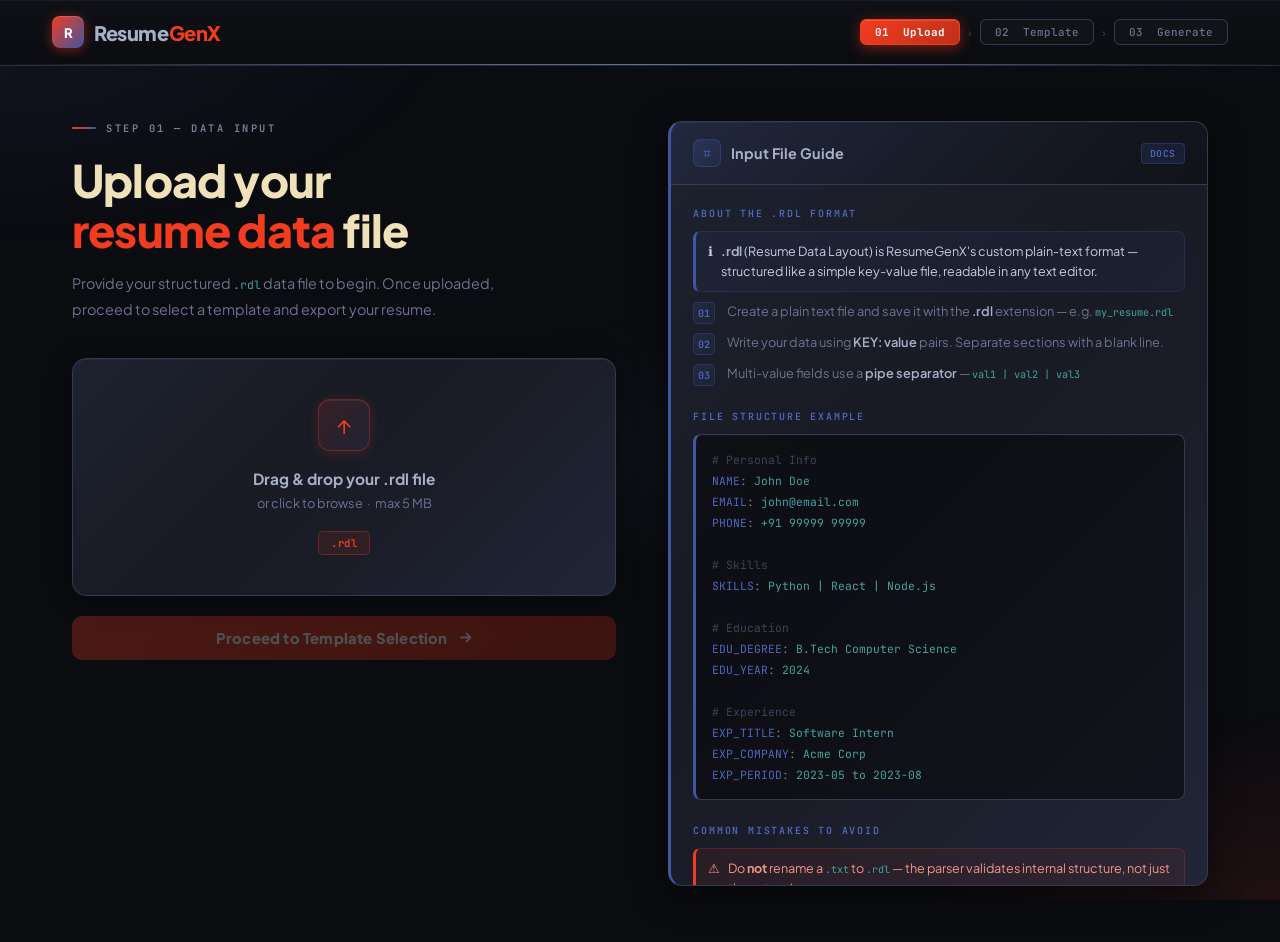
==== frontend/index.html @ 25c1b6fb "integrated gui" ====
<!DOCTYPE html>
<html lang="en">
<head>
<meta charset="UTF-8"/>
<meta name="viewport" content="width=device-width, initial-scale=1.0"/>
<title>ResumeGenX — Upload</title>
<link rel="stylesheet" href="style.css"/>
<style>
  /* ── PAGE 1 SPECIFIC STYLES ── */
  .hero {
    flex: 1; display: grid; grid-template-columns: 1.05fr 0.95fr;
    max-width: 1240px; margin: 0 auto;
    padding: 56px 52px; width: 100%; align-items: start; gap: 0;
  }
  .hero-left { padding-right: 52px; }

  .hero-desc {
    color: var(--muted2); line-height: 1.75;
    font-size: 0.9rem; margin-bottom: 36px; max-width: 430px;
  }

  /* Upload Zone */
  .upload-card {
    background: var(--card-sheen);
    border: 1px solid var(--border2);
    border-radius: 14px; padding: 40px 28px;
    text-align: center; cursor: pointer;
    transition: all .25s; position: relative; overflow: hidden;
    box-shadow: inset 0 1px 0 rgba(154,160,190,0.08), 0 4px 24px rgba(0,0,0,0.4);
  }
  .upload-card::before {
    content: ''; position: absolute; inset: 0;
    background: linear-gradient(135deg,rgba(154,160,190,0.04) 0%,transparent 40%,rgba(241,60,32,0.06) 100%);
    opacity: 0; transition: opacity .3s;
  }
  .upload-card::after {
    content: ''; position: absolute;
    top: 0; left: -100%; width: 60%; height: 100%;
    background: linear-gradient(90deg, transparent, rgba(200,210,240,0.04), transparent);
    transition: left .5s ease;
  }
  .upload-card:hover { border-color: var(--red); }
  .upload-card:hover::before { opacity: 1; }
  .upload-card:hover::after { left: 150%; }
  .upload-card.drag-over { border-color: var(--cobalt); background: var(--card-sheen2); }

  .upload-icon {
    width: 52px; height: 52px;
    background: linear-gradient(135deg,rgba(241,60,32,0.15),rgba(64,86,161,0.15));
    border: 1px solid rgba(241,60,32,0.3); border-radius: 12px;
    display: flex; align-items: center; justify-content: center;
    margin: 0 auto 18px; font-size: 1.4rem; color: var(--red);
    box-shadow: 0 2px 12px rgba(241,60,32,0.2), inset 0 1px 0 rgba(255,255,255,0.08);
  }
  .upload-card h3 { font-size: 0.96rem; font-weight: 700; color: var(--silver-hi); margin-bottom: 6px; }
  .upload-card .sub { font-size: 0.8rem; color: var(--muted2); margin-bottom: 18px; line-height: 1.5; }

  .file-types { display: flex; gap: 8px; justify-content: center; }
  .ft-badge {
    font-family: 'JetBrains Mono', monospace;
    font-size: 0.67rem; font-weight: 600;
    padding: 4px 12px; border-radius: 5px;
    background: rgba(241,60,32,0.1); color: var(--red);
    border: 1px solid rgba(241,60,32,0.3); letter-spacing: 0.5px;
  }
  #fileInput { display: none; }

  .file-selected {
    display: none; align-items: center; gap: 12px;
    background: rgba(64,86,161,0.1); border: 1px solid rgba(64,86,161,0.3);
    border-radius: 9px; padding: 11px 15px; margin-top: 14px; text-align: left;
  }
  .file-selected.show { display: flex; }
  .file-selected .fname {
    font-family: 'JetBrains Mono', monospace; font-size: 0.78rem; color: var(--cobalt-h);
    flex: 1; overflow: hidden; text-overflow: ellipsis; white-space: nowrap;
  }
  .remove-file { background: none; border: none; color: var(--muted2); cursor: pointer; font-size: 0.9rem; transition: color .2s; }
  .remove-file:hover { color: var(--red); }

  .progress-wrap { display: none; margin-top: 14px; background: var(--border); border-radius: 4px; height: 3px; overflow: hidden; }
  .progress-wrap.show { display: block; }
  .progress-bar { height: 100%; background: linear-gradient(90deg, var(--cobalt), var(--red)); border-radius: 4px; width: 0%; transition: width .35s; }

  .btn-primary { margin-top: 20px; width: 100%; }

  /* Guide Panel */
  .guide-panel {
    background: var(--card-sheen);
    border: 1px solid var(--border2);
    border-left: 3px solid var(--cobalt);
    border-radius: 14px; overflow: hidden;
    position: sticky; top: 82px;
    box-shadow: inset 0 1px 0 rgba(154,160,190,0.08), 0 8px 32px rgba(0,0,0,0.5);
  }
  .guide-header {
    padding: 17px 22px; border-bottom: 1px solid var(--border2);
    display: flex; align-items: center; gap: 10px;
    background: linear-gradient(135deg,rgba(64,86,161,0.12) 0%,rgba(15,17,22,0.8) 100%);
  }
  .guide-header-icon {
    width: 28px; height: 28px;
    background: linear-gradient(135deg,rgba(64,86,161,0.3),rgba(64,86,161,0.1));
    border: 1px solid rgba(64,86,161,0.4); border-radius: 7px;
    display: flex; align-items: center; justify-content: center;
    font-size: 0.85rem; color: var(--cobalt-h);
  }
  .guide-header h2 { font-size: 0.9rem; font-weight: 700; flex: 1; color: var(--silver-hi); }
  .guide-badge {
    font-family: 'JetBrains Mono', monospace; font-size: 0.6rem; font-weight: 600;
    background: rgba(64,86,161,0.18); color: var(--cobalt-h);
    padding: 3px 8px; border-radius: 4px; letter-spacing: 0.5px;
    border: 1px solid rgba(64,86,161,0.35);
  }
  .guide-body { padding: 22px; max-height: calc(100vh - 200px); overflow-y: auto; }
  .guide-section { margin-bottom: 24px; }
  .guide-section:last-child { margin-bottom: 0; }
  .guide-section h4 {
    font-family: 'JetBrains Mono', monospace; font-size: 0.62rem; color: var(--cobalt-h);
    text-transform: uppercase; letter-spacing: 1.8px; margin-bottom: 11px; font-weight: 600;
  }

  @media (max-width: 860px) {
    .hero { grid-template-columns: 1fr; padding: 32px 22px; }
    .hero-left { padding-right: 0; margin-bottom: 30px; }
    .guide-panel { position: static; }
  }
</style>
</head>
<body>

<div class="page-wrap">

  <!-- NAV -->
  <nav>
    <a class="logo" href="index.html">
      <div class="logo-icon">R</div>
      <div class="logo-text"><span class="lt">Resume</span><span class="acc">GenX</span></div>
    </a>
    <div class="nav-steps">
      <div class="step-pill active">01 &nbsp;Upload</div>
      <div class="step-sep">›</div>
      <div class="step-pill">02 &nbsp;Template</div>
      <div class="step-sep">›</div>
      <div class="step-pill">03 &nbsp;Generate</div>
    </div>
  </nav>

  <!-- HERO -->
  <div class="hero">

    <!-- LEFT: Upload area -->
    <div class="hero-left">
      <div class="page-eyebrow">Step 01 — Data Input</div>
      <h1>Upload your<br/><span class="hl">resume data</span> file</h1>
      <p class="hero-desc">
        Provide your structured <span class="mono">.rdl</span> data file to begin.
        Once uploaded, proceed to select a template and export your resume.
      </p>

      <!-- Upload section -->
      <div class="upload-card" id="uploadZone" onclick="document.getElementById('fileInput').click()">
        <div class="upload-icon">↑</div>
        <h3>Drag &amp; drop your .rdl file</h3>
        <p class="sub">or click to browse &nbsp;·&nbsp; max 5 MB</p>
        <div class="file-types"><span class="ft-badge">.rdl</span></div>
        <input type="file" id="fileInput" accept=".rdl" onchange="handleFile(event)"/>
      </div>

      <!-- File selected row -->
      <div class="file-selected" id="fileSelected">
        <span style="color:var(--cobalt-h)">⬡</span>
        <span class="fname" id="fileName">—</span>
        <button class="remove-file" onclick="removeFile(event)">✕</button>
      </div>

      <!-- Progress bar -->
      <div class="progress-wrap" id="uploadProgress">
        <div class="progress-bar" id="uploadBar"></div>
      </div>

      <!-- Submit -->
      <button class="btn-primary" id="submitBtn" disabled onclick="goToTemplates()">
        Proceed to Template Selection
        <svg width="15" height="15" viewBox="0 0 15 15" fill="none">
          <path d="M3 7.5h9M8.5 3.5l4 4-4 4" stroke="white" stroke-width="1.8" stroke-linecap="round" stroke-linejoin="round"/>
        </svg>
      </button>
    </div>

    <!-- RIGHT Panel -->
    <div class="guide-panel">
      <div class="guide-header">
        <div class="guide-header-icon">⌗</div>
        <h2>Input File Guide</h2>
        <span class="guide-badge">DOCS</span>
      </div>
      <div class="guide-body">

        <div class="guide-section">
          <h4>About the .rdl format</h4>
          <div class="info-box">
            <span>ℹ</span>
            <span><strong style="color:var(--silver-hi)">.rdl</strong> (Resume Data Layout) is ResumeGenX's custom plain-text format — structured like a simple key-value file, readable in any text editor.</span>
          </div>
          <div class="guide-step"><div class="step-num">01</div><div class="step-text">Create a plain text file and save it with the <strong>.rdl</strong> extension — e.g. <span class="mono">my_resume.rdl</span></div></div>
          <div class="guide-step"><div class="step-num">02</div><div class="step-text">Write your data using <strong>KEY: value</strong> pairs. Separate sections with a blank line.</div></div>
          <div class="guide-step"><div class="step-num">03</div><div class="step-text">Multi-value fields use a <strong>pipe separator</strong> — <span class="mono">val1 | val2 | val3</span></div></div>
        </div>

        <div class="guide-section">
          <h4>File structure example</h4>
          <div class="code-sample">
<span class="c"># Personal Info</span><br/>
<span class="k">NAME</span>: <span class="v">John Doe</span><br/>
<span class="k">EMAIL</span>: <span class="v">john@email.com</span><br/>
<span class="k">PHONE</span>: <span class="v">+91 99999 99999</span><br/><br/>
<span class="c"># Skills</span><br/>
<span class="k">SKILLS</span>: <span class="v">Python | React | Node.js</span><br/><br/>
<span class="c"># Education</span><br/>
<span class="k">EDU_DEGREE</span>: <span class="v">B.Tech Computer Science</span><br/>
<span class="k">EDU_YEAR</span>: <span class="v">2024</span><br/><br/>
<span class="c"># Experience</span><br/>
<span class="k">EXP_TITLE</span>: <span class="v">Software Intern</span><br/>
<span class="k">EXP_COMPANY</span>: <span class="v">Acme Corp</span><br/>
<span class="k">EXP_PERIOD</span>: <span class="v">2023-05 to 2023-08</span>
          </div>
        </div>

        <div class="guide-section">
          <h4>Common mistakes to avoid</h4>
          <div class="warn-box"><span>⚠</span><span>Do <strong>not</strong> rename a <span class="mono">.txt</span> to <span class="mono">.rdl</span> — the parser validates internal structure, not just the extension.</span></div>
          <div class="warn-box"><span>⚠</span><span>Avoid <strong>&lt; &gt; &amp; \ " '</strong> inside values — these break LaTeX rendering on export.</span></div>
          <div class="guide-step"><div class="step-num">✓</div><div class="step-text">Keys must be <strong>UPPERCASE</strong> with underscores — e.g. <span class="mono">EXP_TITLE</span></div></div>
          <div class="guide-step"><div class="step-num">✓</div><div class="step-text">Date format: <strong>YYYY-MM</strong> — e.g. <span class="mono">2023-06</span></div></div>
          <div class="guide-step"><div class="step-num">✓</div><div class="step-text">Sections separated by <strong>exactly one blank line</strong>.</div></div>
          <div class="guide-step"><div class="step-num">✓</div><div class="step-text">Save as <strong>UTF-8</strong> encoding. Max size: <strong>5 MB</strong>.</div></div>
        </div>

      </div>
    </div>
  </div><!-- end hero -->

</div><!-- end page-wrap -->

<!-- Toast -->
<div class="toast" id="toast">
  <span id="toastIcon">✓</span>
  <span id="toastMsg">File ready</span>
</div>

<script>
  let selectedFile = null;

  // Drag & drop
  const zone = document.getElementById('uploadZone');
  zone.addEventListener('dragover', e => { e.preventDefault(); zone.classList.add('drag-over'); });
  zone.addEventListener('dragleave', () => zone.classList.remove('drag-over'));
  zone.addEventListener('drop', e => {
    e.preventDefault(); zone.classList.remove('drag-over');
    const f = e.dataTransfer.files[0]; if (f) processFile(f);
  });

  function handleFile(e) { const f = e.target.files[0]; if (f) processFile(f); }

  function processFile(f) {
    const ext = f.name.split('.').pop().toLowerCase();
    if (ext !== 'rdl') { showToast('✕', 'Only .rdl files are accepted'); return; }
    if (f.size > 5 * 1024 * 1024) { showToast('✕', 'File exceeds the 5 MB limit'); return; }

    selectedFile = f;
    document.getElementById('fileName').textContent = f.name;
    document.getElementById('fileSelected').classList.add('show');

    // Progress animation
    const wrap = document.getElementById('uploadProgress');
    const bar  = document.getElementById('uploadBar');
    wrap.classList.add('show'); bar.style.width = '0%';
    let p = 0;
    const t = setInterval(() => {
      p += Math.random() * 22;
      bar.style.width = Math.min(p, 100) + '%';
      if (p >= 100) {
        clearInterval(t);
        setTimeout(() => wrap.classList.remove('show'), 500);
        document.getElementById('submitBtn').disabled = false;
        showToast('✓', f.name + ' — ready to proceed');
      }
    }, 70);
  }

  function removeFile(e) {
    e.stopPropagation();
    selectedFile = null;
    document.getElementById('fileSelected').classList.remove('show');
    document.getElementById('submitBtn').disabled = true;
    document.getElementById('fileInput').value = '';
  }

  // Navigate to page 2 — pass filename via sessionStorage
  function goToTemplates() {
    if (!selectedFile) return;
    sessionStorage.setItem('uploadedFile', selectedFile.name);
    window.location.href = 'templates.html';
  }

  function showToast(icon, msg) {
    const t = document.getElementById('toast');
    document.getElementById('toastIcon').textContent = icon;
    document.getElementById('toastMsg').textContent = msg;
    t.classList.add('show');
    setTimeout(() => t.classList.remove('show'), 3000);
  }
</script>
</body>
</html>
---- frontend/style.css ----
@import url('https://fonts.googleapis.com/css2?family=Plus+Jakarta+Sans:wght@300;400;500;600;700;800&family=JetBrains+Mono:wght@400;500;600&display=swap');

/* ── PALETTE ── */
:root {
  --bg:          #0B0C10;
  --surface:     #0f1116;
  --card:        #16191f;
  --card2:       #1c1f28;
  --card-sheen:  linear-gradient(135deg,#1e2230 0%,#181b24 40%,#1a1d27 60%,#212537 100%);
  --card-sheen2: linear-gradient(145deg,#1f2336 0%,#161924 50%,#1e2234 100%);
  --border:      #2a2e3d;
  --border2:     #353a50;
  --metal-line:  linear-gradient(90deg,transparent,#4a5070,#6070a0,#4a5070,transparent);
  --red:         #F13C20;
  --red-h:       #ff4f32;
  --cobalt:      #4056A1;
  --cobalt-h:    #4e67bf;
  --teal:        #45A29E;
  --crimson:     #9A1750;
  --gold:        #D79922;
  --parchment:   #EFE2BA;
  --parch2:      #b8aa8a;
  --lavender:    #C5CBE3;
  --muted:       #3d4258;
  --muted2:      #6b7390;
  --silver-lo:   #4a4f62;
  --silver-mid:  #7a8299;
  --silver-hi:   #a8b0c8;
}

/* ── RESET ── */
*, *::before, *::after { box-sizing: border-box; margin: 0; padding: 0; }
html { scroll-behavior: smooth; }

body {
  font-family: 'Plus Jakarta Sans', sans-serif;
  background: var(--bg);
  color: var(--parchment);
  min-height: 100vh;
  overflow-x: hidden;
}

/* background  */
body::before {
  content: '';
  position: fixed; inset: 0;
  background: repeating-linear-gradient(
    0deg, transparent, transparent 2px,
    rgba(64,86,161,0.015) 2px, rgba(64,86,161,0.015) 3px
  );
  pointer-events: none; z-index: 0;
}
body::after {
  content: '';
  position: fixed; inset: 0;
  background:
    radial-gradient(ellipse 60% 45% at 0%   0%,   rgba(64,86,161,0.12) 0%, transparent 60%),
    radial-gradient(ellipse 50% 38% at 100% 100%, rgba(241,60,32,0.09) 0%, transparent 55%),
    radial-gradient(ellipse 35% 30% at 50%  50%,  rgba(69,162,158,0.04) 0%, transparent 50%);
  pointer-events: none; z-index: 0;
}

/* Page wrapper */
.page-wrap {
  position: relative; z-index: 1;
  display: flex; flex-direction: column;
  min-height: 100vh;
  animation: fadeIn .35s ease;
}
@keyframes fadeIn { from { opacity:0; transform:translateY(8px); } to { opacity:1; transform:translateY(0); } }

/* ── NAV ── */
nav {
  display: flex; align-items: center; justify-content: space-between;
  padding: 16px 52px;
  border-bottom: 1px solid transparent;
  border-image: var(--metal-line) 1;
  background: linear-gradient(180deg,rgba(15,17,22,0.97) 0%,rgba(11,12,16,0.97) 100%);
  backdrop-filter: blur(22px);
  position: sticky; top: 0; z-index: 100;
  box-shadow: 0 1px 0 rgba(106,112,144,0.3), inset 0 1px 0 rgba(154,160,190,0.06);
}

.logo { display: flex; align-items: center; gap: 10px; text-decoration: none; }
.logo-icon {
  width: 32px; height: 32px;
  background: linear-gradient(135deg, var(--red), var(--cobalt));
  border-radius: 8px;
  display: flex; align-items: center; justify-content: center;
  font-size: 0.82rem; font-weight: 800; color: #fff;
  box-shadow: 0 2px 12px rgba(241,60,32,0.45), inset 0 1px 0 rgba(255,255,255,0.15);
}
.logo-text { font-size: 1.25rem; font-weight: 800; letter-spacing: -0.4px; }
.logo-text .lt { color: var(--silver-hi); }
.logo-text .acc { color: var(--red); }

.nav-steps { display: flex; gap: 6px; align-items: center; }
.step-pill {
  font-family: 'JetBrains Mono', monospace;
  font-size: 0.68rem; font-weight: 500;
  padding: 5px 14px; border-radius: 6px;
  border: 1px solid var(--border2); color: var(--muted2);
  transition: all .3s; background: rgba(255,255,255,0.02);
  text-decoration: none; cursor: default;
}
.step-pill.active {
  background: linear-gradient(135deg, var(--red) 0%, #c03018 100%);
  border-color: var(--red); color: #fff; font-weight: 700;
  box-shadow: 0 3px 14px rgba(241,60,32,0.45), inset 0 1px 0 rgba(255,255,255,0.15);
}
.step-pill.done {
  border-color: rgba(64,86,161,0.5); color: var(--cobalt-h);
  background: rgba(64,86,161,0.08); cursor: pointer;
}
.step-pill.done:hover { background: rgba(64,86,161,0.15); }
.step-sep { color: var(--muted); font-size: 0.75rem; margin: 0 2px; }

/* ── PAGE EYEBROW ── */
.page-eyebrow {
  font-family: 'JetBrains Mono', monospace;
  font-size: 0.65rem; font-weight: 600;
  color: var(--silver-mid); text-transform: uppercase;
  letter-spacing: 2.5px; margin-bottom: 20px;
  display: flex; align-items: center; gap: 10px;
}
.page-eyebrow::before {
  content: '';
  width: 24px; height: 2px;
  background: linear-gradient(90deg, var(--red), var(--cobalt));
  display: inline-block; border-radius: 2px;
}

/* ── HEADINGS ── */
h1 { font-size: clamp(2rem,3.5vw,2.85rem); font-weight: 800; line-height: 1.12; letter-spacing: -0.8px; margin-bottom: 16px; }
h1 .hl { color: var(--red); }

/* ── BUTTONS ── */
.btn-primary {
  display: inline-flex; align-items: center; justify-content: center; gap: 10px;
  background: linear-gradient(135deg, var(--red) 0%, #c02a10 50%, var(--red) 100%);
  background-size: 200% auto;
  color: #fff; border: none; border-radius: 10px;
  padding: 13px 28px;
  font-family: 'Plus Jakarta Sans', sans-serif;
  font-size: 0.92rem; font-weight: 800;
  cursor: pointer; transition: all .3s;
  box-shadow: 0 4px 20px rgba(241,60,32,0.4), inset 0 1px 0 rgba(255,255,255,0.18);
  letter-spacing: 0.2px;
}
.btn-primary:hover:not(:disabled) {
  background-position: right center;
  transform: translateY(-1px);
  box-shadow: 0 8px 28px rgba(241,60,32,0.5), inset 0 1px 0 rgba(255,255,255,0.2);
}
.btn-primary:disabled { opacity: 0.28; cursor: not-allowed; box-shadow: none; }
.btn-primary svg { transition: transform .2s; }
.btn-primary:hover:not(:disabled) svg { transform: translateX(4px); }

.btn-sec {
  padding: 10px 22px; border-radius: 9px;
  border: 1px solid var(--border2); background: rgba(255,255,255,0.03);
  color: var(--silver-mid);
  font-family: 'Plus Jakarta Sans', sans-serif;
  font-size: 0.87rem; font-weight: 600; cursor: pointer; transition: all .2s;
}
.btn-sec:hover { border-color: var(--cobalt); color: var(--cobalt-h); }

/* ── INFO BOXES ── */
.info-box {
  background: rgba(64,86,161,0.08);
  border: 1px solid rgba(64,86,161,0.25);
  border-left: 3px solid var(--cobalt);
  border-radius: 7px; padding: 10px 12px;
  font-size: 0.79rem; color: var(--lavender); line-height: 1.55;
  margin-bottom: 10px; display: flex; gap: 8px; align-items: flex-start;
}
.warn-box {
  background: rgba(241,60,32,0.07);
  border: 1px solid rgba(241,60,32,0.22);
  border-left: 3px solid var(--red);
  border-radius: 7px; padding: 10px 12px;
  font-size: 0.79rem; color: #f09585; line-height: 1.55;
  margin-bottom: 8px; display: flex; gap: 8px; align-items: flex-start;
}

/* ── CODE BLOCK ── */
.code-sample {
  background: rgba(0,0,0,0.45);
  border: 1px solid var(--border2);
  border-left: 3px solid var(--cobalt);
  border-radius: 8px; padding: 14px 16px;
  font-family: 'JetBrains Mono', monospace;
  font-size: 0.71rem; color: var(--silver-mid); line-height: 1.85; overflow-x: auto;
  box-shadow: inset 0 1px 0 rgba(154,160,190,0.04);
}
.k { color: var(--cobalt-h); }
.v { color: var(--teal); }
.c { color: var(--muted); }
.mono { font-family: 'JetBrains Mono', monospace; font-size: 0.8em; color: var(--teal); }

/* ── GUIDE STEP ROW ── */
.guide-step { display: flex; gap: 12px; align-items: flex-start; margin-bottom: 9px; }
.step-num {
  width: 22px; height: 22px; min-width: 22px;
  background: linear-gradient(135deg,rgba(64,86,161,0.2),rgba(64,86,161,0.08));
  border: 1px solid rgba(64,86,161,0.35); border-radius: 5px;
  font-family: 'JetBrains Mono', monospace;
  font-size: 0.63rem; font-weight: 600; color: var(--cobalt-h);
  display: flex; align-items: center; justify-content: center;
}
.step-text { font-size: 0.8rem; color: var(--muted2); line-height: 1.55; }
.step-text strong { color: var(--silver-hi); font-weight: 600; }

/* ── TOAST ── */
.toast {
  position: fixed; bottom: 26px; right: 26px;
  background: var(--card-sheen2); border: 1px solid var(--border2);
  border-left: 3px solid var(--cobalt);
  border-radius: 10px; padding: 11px 17px;
  display: flex; align-items: center; gap: 10px;
  font-size: 0.82rem; color: var(--silver-hi);
  transform: translateY(70px); opacity: 0;
  transition: all .35s cubic-bezier(.34,1.56,.64,1);
  z-index: 2000;
  box-shadow: 0 8px 24px rgba(0,0,0,0.5), inset 0 1px 0 rgba(154,160,190,0.06);
}
.toast.show { transform: translateY(0); opacity: 1; }

/* ── MODAL ── */
.modal-overlay {
  display: none; position: fixed; inset: 0;
  background: rgba(0,0,0,0.82); backdrop-filter: blur(10px);
  z-index: 1000; align-items: center; justify-content: center;
}
.modal-overlay.show { display: flex; }
.modal {
  background: var(--card-sheen2);
  border: 1px solid var(--border2);
  border-radius: 18px; padding: 40px 34px;
  max-width: 420px; width: 90%; text-align: center;
  animation: pop .25s cubic-bezier(.34,1.56,.64,1);
  border-top: 3px solid var(--red);
  box-shadow: 0 24px 60px rgba(0,0,0,0.7), inset 0 1px 0 rgba(154,160,190,0.08);
}
@keyframes pop { from { transform:scale(0.88);opacity:0; } to { transform:scale(1);opacity:1; } }
.modal-icon { font-size: 2.4rem; margin-bottom: 14px; color: var(--red); }
.modal h3 { font-size: 1.28rem; font-weight: 800; margin-bottom: 8px; color: var(--silver-hi); }
.modal p { color: var(--muted2); font-size: 0.84rem; line-height: 1.65; margin-bottom: 24px; }
.modal-btns { display: flex; gap: 10px; justify-content: center; }

/* ── SCROLLBAR ── */
::-webkit-scrollbar { width: 4px; }
::-webkit-scrollbar-track { background: var(--bg); }
::-webkit-scrollbar-thumb { background: linear-gradient(180deg, var(--cobalt), var(--red)); border-radius: 3px; }

/* ── RESPONSIVE ── */
@media (max-width: 860px) {
  nav { padding: 16px 22px; }
}
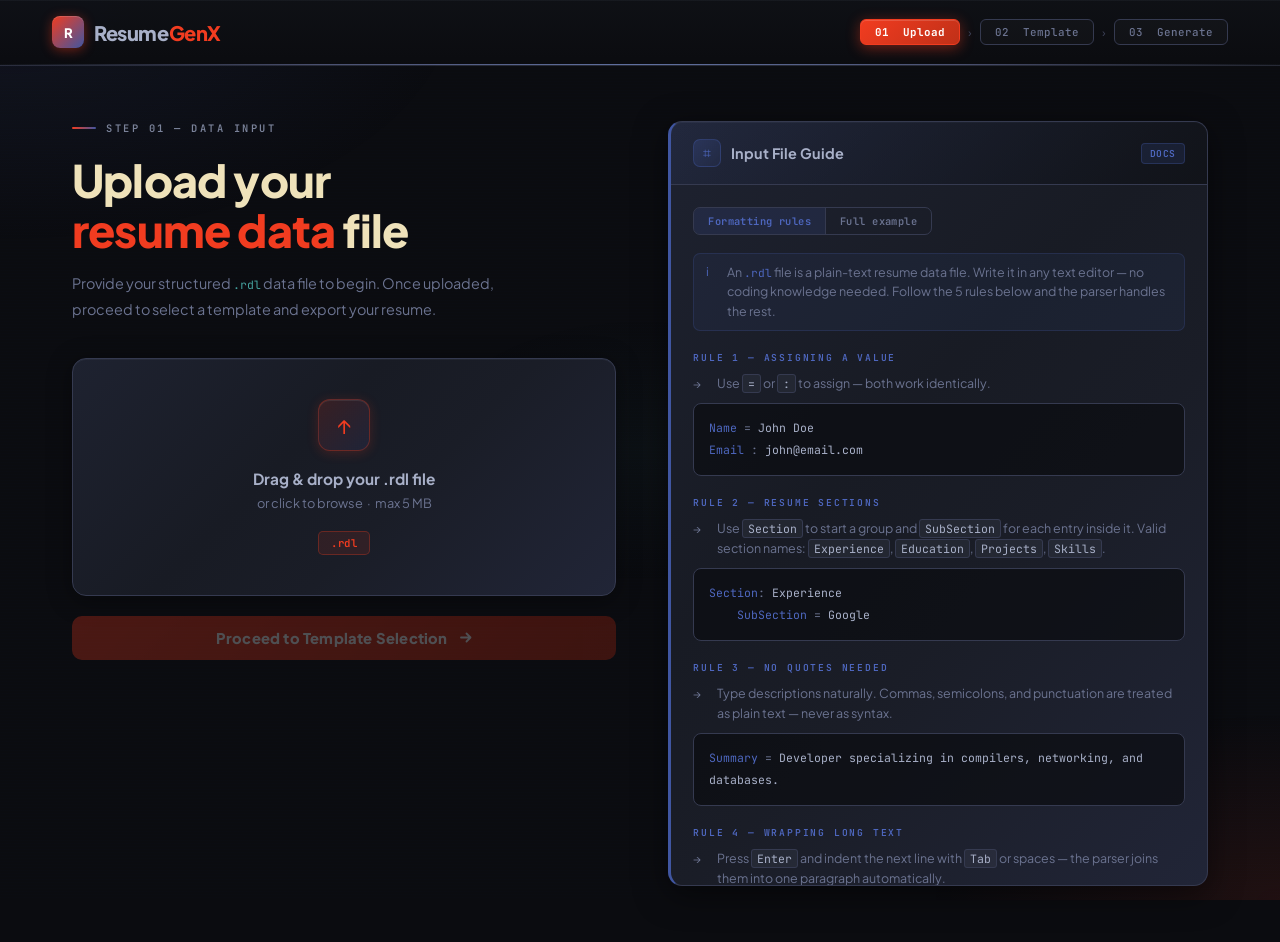
==== commit 760a9080: "updated guide-panel in landing page" ====
--- a/frontend/index.html
+++ b/frontend/index.html
@@ -84,6 +84,7 @@
 
   .btn-primary { margin-top: 20px; width: 100%; }
 
+
   /* Guide Panel */
   .guide-panel {
     background: var(--card-sheen);
@@ -113,12 +114,82 @@
     border: 1px solid rgba(64,86,161,0.35);
   }
   .guide-body { padding: 22px; max-height: calc(100vh - 200px); overflow-y: auto; }
-  .guide-section { margin-bottom: 24px; }
-  .guide-section:last-child { margin-bottom: 0; }
-  .guide-section h4 {
-    font-family: 'JetBrains Mono', monospace; font-size: 0.62rem; color: var(--cobalt-h);
-    text-transform: uppercase; letter-spacing: 1.8px; margin-bottom: 11px; font-weight: 600;
-  }
+
+  .guide-tabs {
+    display: flex; gap: 0;
+    border: 1px solid var(--border2);
+    border-radius: 7px; overflow: hidden;
+    margin-bottom: 18px; width: fit-content;
+  }
+  .guide-tab {
+    font-family: 'JetBrains Mono', monospace; font-size: 0.65rem; font-weight: 600;
+    letter-spacing: 0.04em; padding: 6px 14px;
+    cursor: pointer; border: none; background: transparent;
+    color: var(--muted2); transition: background .15s, color .15s;
+  }
+  .guide-tab.active { background: rgba(64,86,161,0.18); color: var(--cobalt-h); }
+  .guide-tab:not(:last-child) { border-right: 1px solid var(--border2); }
+  .guide-panel-content { display: none; }
+  .guide-panel-content.active { display: block; }
+
+  .gsection { margin-bottom: 20px; }
+  .gsection:last-child { margin-bottom: 0; }
+  .gsection-label {
+    font-family: 'JetBrains Mono', monospace; font-size: 0.6rem;
+    color: var(--cobalt-h); text-transform: uppercase;
+    letter-spacing: 1.8px; margin-bottom: 10px; font-weight: 600;
+  }
+  .grule { display: flex; gap: 10px; align-items: flex-start; margin-bottom: 9px; }
+  .grule-arrow { font-size: 0.7rem; color: var(--muted2); min-width: 14px; padding-top: 2px; }
+  .grule-text { font-size: 0.78rem; color: var(--muted2); line-height: 1.6; }
+  .grule-text code {
+    font-family: 'JetBrains Mono', monospace; font-size: 0.72rem;
+    color: var(--silver-hi); background: rgba(154,160,190,0.08);
+    padding: 1px 5px; border-radius: 3px; border: 1px solid var(--border2);
+  }
+
+  .gcode {
+    background: rgba(10,12,16,0.7); border: 1px solid var(--border2);
+    border-radius: 8px; padding: 13px 15px;
+    font-family: 'JetBrains Mono', monospace; font-size: 0.72rem;
+    line-height: 1.95; overflow-x: auto; margin-bottom: 0;
+  }
+  .gcode .gc { color: var(--muted2); }
+  .gcode .gk { color: var(--cobalt-h); }
+  .gcode .go { color: var(--muted2); }
+  .gcode .gv { color: var(--silver-hi); }
+  .gcode .gb { color: #5dbb8a; }
+  .gcode .gi { color: rgba(241,180,60,0.75); }
+
+  .ginfo {
+    display: flex; gap: 9px; padding: 9px 12px;
+    border-radius: 7px; background: rgba(64,86,161,0.1);
+    border: 1px solid rgba(64,86,161,0.25); margin-bottom: 12px;
+    align-items: flex-start;
+  }
+  .ginfo-icon { font-size: 0.75rem; color: var(--cobalt-h); padding-top: 1px; min-width: 12px; }
+  .ginfo-text { font-size: 0.78rem; color: var(--muted2); line-height: 1.55; }
+  .ginfo-text code { font-family: 'JetBrains Mono', monospace; font-size: 0.7rem; color: var(--cobalt-h); }
+
+  .gwarn {
+    display: flex; gap: 9px; padding: 9px 12px;
+    border-radius: 7px; background: rgba(241,150,30,0.08);
+    border: 1px solid rgba(241,150,30,0.25); margin-bottom: 8px;
+    align-items: flex-start;
+  }
+  .gwarn-icon { font-size: 0.75rem; color: rgba(241,180,60,0.85); padding-top: 1px; min-width: 12px; }
+  .gwarn-text { font-size: 0.78rem; color: var(--muted2); line-height: 1.55; }
+  .gwarn-text code { font-family: 'JetBrains Mono', monospace; font-size: 0.7rem; }
+
+  .gcheck { display: flex; gap: 9px; align-items: flex-start; margin-bottom: 7px; }
+  .gcheck-icon { font-size: 0.7rem; color: #5dbb8a; min-width: 12px; padding-top: 2px; }
+  .gcheck-text { font-size: 0.78rem; color: var(--muted2); line-height: 1.55; }
+  .gcheck-text code {
+    font-family: 'JetBrains Mono', monospace; font-size: 0.7rem;
+    color: var(--silver-hi); background: rgba(154,160,190,0.08);
+    padding: 1px 5px; border-radius: 3px; border: 1px solid var(--border2);
+  }
+  .gdivider { height: 1px; background: var(--border2); margin: 16px 0; }
 
   @media (max-width: 860px) {
     .hero { grid-template-columns: 1fr; padding: 32px 22px; }
@@ -188,57 +259,149 @@
       </button>
     </div>
 
-    <!-- RIGHT Panel -->
-    <div class="guide-panel">
-      <div class="guide-header">
-        <div class="guide-header-icon">⌗</div>
-        <h2>Input File Guide</h2>
-        <span class="guide-badge">DOCS</span>
-      </div>
-      <div class="guide-body">
-
-        <div class="guide-section">
-          <h4>About the .rdl format</h4>
-          <div class="info-box">
-            <span>ℹ</span>
-            <span><strong style="color:var(--silver-hi)">.rdl</strong> (Resume Data Layout) is ResumeGenX's custom plain-text format — structured like a simple key-value file, readable in any text editor.</span>
-          </div>
-          <div class="guide-step"><div class="step-num">01</div><div class="step-text">Create a plain text file and save it with the <strong>.rdl</strong> extension — e.g. <span class="mono">my_resume.rdl</span></div></div>
-          <div class="guide-step"><div class="step-num">02</div><div class="step-text">Write your data using <strong>KEY: value</strong> pairs. Separate sections with a blank line.</div></div>
-          <div class="guide-step"><div class="step-num">03</div><div class="step-text">Multi-value fields use a <strong>pipe separator</strong> — <span class="mono">val1 | val2 | val3</span></div></div>
-        </div>
-
-        <div class="guide-section">
-          <h4>File structure example</h4>
-          <div class="code-sample">
-<span class="c"># Personal Info</span><br/>
-<span class="k">NAME</span>: <span class="v">John Doe</span><br/>
-<span class="k">EMAIL</span>: <span class="v">john@email.com</span><br/>
-<span class="k">PHONE</span>: <span class="v">+91 99999 99999</span><br/><br/>
-<span class="c"># Skills</span><br/>
-<span class="k">SKILLS</span>: <span class="v">Python | React | Node.js</span><br/><br/>
-<span class="c"># Education</span><br/>
-<span class="k">EDU_DEGREE</span>: <span class="v">B.Tech Computer Science</span><br/>
-<span class="k">EDU_YEAR</span>: <span class="v">2024</span><br/><br/>
-<span class="c"># Experience</span><br/>
-<span class="k">EXP_TITLE</span>: <span class="v">Software Intern</span><br/>
-<span class="k">EXP_COMPANY</span>: <span class="v">Acme Corp</span><br/>
-<span class="k">EXP_PERIOD</span>: <span class="v">2023-05 to 2023-08</span>
-          </div>
-        </div>
-
-        <div class="guide-section">
-          <h4>Common mistakes to avoid</h4>
-          <div class="warn-box"><span>⚠</span><span>Do <strong>not</strong> rename a <span class="mono">.txt</span> to <span class="mono">.rdl</span> — the parser validates internal structure, not just the extension.</span></div>
-          <div class="warn-box"><span>⚠</span><span>Avoid <strong>&lt; &gt; &amp; \ " '</strong> inside values — these break LaTeX rendering on export.</span></div>
-          <div class="guide-step"><div class="step-num">✓</div><div class="step-text">Keys must be <strong>UPPERCASE</strong> with underscores — e.g. <span class="mono">EXP_TITLE</span></div></div>
-          <div class="guide-step"><div class="step-num">✓</div><div class="step-text">Date format: <strong>YYYY-MM</strong> — e.g. <span class="mono">2023-06</span></div></div>
-          <div class="guide-step"><div class="step-num">✓</div><div class="step-text">Sections separated by <strong>exactly one blank line</strong>.</div></div>
-          <div class="guide-step"><div class="step-num">✓</div><div class="step-text">Save as <strong>UTF-8</strong> encoding. Max size: <strong>5 MB</strong>.</div></div>
-        </div>
-
-      </div>
+    <!-- RIGHT: Guide Panel -->
+   <div class="guide-panel">
+  <div class="guide-header">
+    <div class="guide-header-icon">⌗</div>
+    <h2>Input File Guide</h2>
+    <span class="guide-badge">DOCS</span>
+  </div>
+  <div class="guide-body">
+
+    <div class="guide-tabs">
+      <button class="guide-tab active" onclick="switchGuideTab('rules', this)">Formatting rules</button>
+      <button class="guide-tab" onclick="switchGuideTab('example', this)">Full example</button>
     </div>
+
+    <!-- ── RULES PANEL ── -->
+    <div class="guide-panel-content active" id="gpanel-rules">
+
+      <div class="gsection">
+        <div class="ginfo">
+          <span class="ginfo-icon">i</span>
+          <span class="ginfo-text">An <code>.rdl</code> file is a plain-text resume data file. Write it in any text editor — no coding knowledge needed. Follow the 5 rules below and the parser handles the rest.</span>
+        </div>
+      </div>
+
+      <div class="gsection">
+        <div class="gsection-label">Rule 1 — Assigning a value</div>
+        <div class="grule"><span class="grule-arrow">→</span><span class="grule-text">Use <code>=</code> or <code>:</code> to assign — both work identically.</span></div>
+        <div class="gcode">
+          <span class="gk">Name</span> <span class="go">=</span> <span class="gv">John Doe</span><br>
+          <span class="gk">Email</span> <span class="go">:</span> <span class="gv">john@email.com</span>
+        </div>
+      </div>
+
+      <div class="gsection">
+        <div class="gsection-label">Rule 2 — Resume sections</div>
+        <div class="grule"><span class="grule-arrow">→</span><span class="grule-text">Use <code>Section</code> to start a group and <code>SubSection</code> for each entry inside it. Valid section names: <code>Experience</code>, <code>Education</code>, <code>Projects</code>, <code>Skills</code>.</span></div>
+        <div class="gcode">
+          <span class="gk">Section</span><span class="go">:</span> <span class="gv">Experience</span><br>
+          <span class="gi">&nbsp;&nbsp;&nbsp;&nbsp;</span><span class="gk">SubSection</span> <span class="go">=</span> <span class="gv">Google</span>
+        </div>
+      </div>
+
+      <div class="gsection">
+        <div class="gsection-label">Rule 3 — No quotes needed</div>
+        <div class="grule"><span class="grule-arrow">→</span><span class="grule-text">Type descriptions naturally. Commas, semicolons, and punctuation are treated as plain text — never as syntax.</span></div>
+        <div class="gcode">
+          <span class="gk">Summary</span> <span class="go">=</span> <span class="gv">Developer specializing in compilers, networking, and databases.</span>
+        </div>
+      </div>
+
+      <div class="gsection">
+        <div class="gsection-label">Rule 4 — Wrapping long text</div>
+        <div class="grule"><span class="grule-arrow">→</span><span class="grule-text">Press <code>Enter</code> and indent the next line with <code>Tab</code> or spaces — the parser joins them into one paragraph automatically.</span></div>
+        <div class="gcode">
+          <span class="gk">Description</span> <span class="go">=</span> <span class="gv">Built a fast, secure payment system.</span><br>
+          <span class="gi">&nbsp;&nbsp;&nbsp;&nbsp;</span><span class="gv">Reduced latency by 40% using caching.</span><br>
+          <span class="gc">→ Renders as one paragraph in the PDF</span>
+        </div>
+      </div>
+
+      <div class="gsection">
+        <div class="gsection-label">Rule 5 — Bullet point lists</div>
+        <div class="grule"><span class="grule-arrow">→</span><span class="grule-text">New line + indent + <code>-</code> creates a bullet. Use these for achievements and responsibilities.</span></div>
+        <div class="gcode">
+          <span class="gk">Highlights</span><span class="go">:</span><br>
+          <span class="gi">&nbsp;&nbsp;&nbsp;&nbsp;</span><span class="gb">-</span> <span class="gv">Led a team of 6 engineers across 3 time zones.</span><br>
+          <span class="gi">&nbsp;&nbsp;&nbsp;&nbsp;</span><span class="gb">-</span> <span class="gv">Shipped 4 major features ahead of schedule.</span>
+        </div>
+      </div>
+
+      <div class="gdivider"></div>
+
+      <div class="gsection">
+        <div class="gsection-label">Before you upload</div>
+        <div class="gwarn"><span class="gwarn-icon">!</span><span class="gwarn-text">Avoid <code>&lt; &gt; &amp; \ " '</code> inside values — these break PDF rendering on export.</span></div>
+        <div class="gcheck"><span class="gcheck-icon">✓</span><span class="gcheck-text">Dates must use <code>YYYY-MM</code> format — e.g. <code>2023-06</code>.</span></div>
+        <div class="gcheck"><span class="gcheck-icon">✓</span><span class="gcheck-text">Save the file as <code>UTF-8</code> encoding. Max size: <strong>5 MB</strong>.</span></div>
+        <div class="gcheck"><span class="gcheck-icon">✓</span><span class="gcheck-text">File must be saved with the <code>.rdl</code> extension.</span></div>
+      </div>
+
+    </div><!-- end rules panel -->
+
+    <!-- ── EXAMPLE PANEL ── -->
+    <div class="guide-panel-content" id="gpanel-example">
+
+      <div class="gsection">
+        <div class="ginfo">
+          <span class="ginfo-icon">i</span>
+          <span class="ginfo-text">A complete <code>.rdl</code> resume file. Copy this structure, fill in your own details, save as <code>my_resume.rdl</code>, and upload.</span>
+        </div>
+      </div>
+
+      <div class="gcode" style="line-height:1.85">
+        <span class="gc"># ── Personal Info ───────────────</span><br>
+        <span class="gk">Name</span>    <span class="go">=</span> <span class="gv">Jane Smith</span><br>
+        <span class="gk">Email</span>   <span class="go">=</span> <span class="gv">jane@email.com</span><br>
+        <span class="gk">Phone</span>   <span class="go">=</span> <span class="gv">+91-XXXXXXXXXX</span><br>
+        <span class="gk">LinkedIn</span> <span class="go">=</span> <span class="gv">linkedin.com/in/janesmith</span><br>
+        <span class="gk">GitHub</span>  <span class="go">=</span> <span class="gv">github.com/janesmith</span><br>
+        <span class="gk">Summary</span> <span class="go">=</span> <span class="gv">Full-stack developer with 3 years of experience</span><br>
+        <span class="gi">&nbsp;&nbsp;&nbsp;&nbsp;&nbsp;&nbsp;&nbsp;&nbsp;&nbsp;&nbsp;</span><span class="gv">building scalable web applications.</span><br><br>
+
+        <span class="gc"># ── Skills ──────────────────────</span><br>
+        <span class="gk">Section</span><span class="go">:</span> <span class="gv">Skills</span><br>
+        <span class="gi">&nbsp;&nbsp;&nbsp;&nbsp;</span><span class="gk">Languages</span>  <span class="go">=</span> <span class="gv">Java, Python, TypeScript</span><br>
+        <span class="gi">&nbsp;&nbsp;&nbsp;&nbsp;</span><span class="gk">Frameworks</span> <span class="go">=</span> <span class="gv">Spring Boot, React, Node.js</span><br>
+        <span class="gi">&nbsp;&nbsp;&nbsp;&nbsp;</span><span class="gk">Tools</span>      <span class="go">=</span> <span class="gv">Git, Docker, PostgreSQL</span><br><br>
+
+        <span class="gc"># ── Experience ──────────────────</span><br>
+        <span class="gk">Section</span><span class="go">:</span> <span class="gv">Experience</span><br><br>
+        <span class="gi">&nbsp;&nbsp;&nbsp;&nbsp;</span><span class="gk">SubSection</span> <span class="go">=</span> <span class="gv">Acme Corp</span><br>
+        <span class="gi">&nbsp;&nbsp;&nbsp;&nbsp;</span><span class="gk">Role</span>       <span class="go">=</span> <span class="gv">Software Engineer</span><br>
+        <span class="gi">&nbsp;&nbsp;&nbsp;&nbsp;</span><span class="gk">Period</span>     <span class="go">=</span> <span class="gv">2022-07 to 2024-12</span><br>
+        <span class="gi">&nbsp;&nbsp;&nbsp;&nbsp;</span><span class="gk">Highlights</span><span class="go">:</span><br>
+        <span class="gi">&nbsp;&nbsp;&nbsp;&nbsp;&nbsp;&nbsp;&nbsp;&nbsp;</span><span class="gb">-</span> <span class="gv">Redesigned the billing pipeline, cutting failures by 30%.</span><br>
+        <span class="gi">&nbsp;&nbsp;&nbsp;&nbsp;&nbsp;&nbsp;&nbsp;&nbsp;</span><span class="gb">-</span> <span class="gv">Mentored 2 junior developers and led weekly code reviews.</span><br><br>
+
+        <span class="gi">&nbsp;&nbsp;&nbsp;&nbsp;</span><span class="gk">SubSection</span> <span class="go">=</span> <span class="gv">StartupXYZ</span><br>
+        <span class="gi">&nbsp;&nbsp;&nbsp;&nbsp;</span><span class="gk">Role</span>       <span class="go">=</span> <span class="gv">Backend Intern</span><br>
+        <span class="gi">&nbsp;&nbsp;&nbsp;&nbsp;</span><span class="gk">Period</span>     <span class="go">=</span> <span class="gv">2022-01 to 2022-06</span><br>
+        <span class="gi">&nbsp;&nbsp;&nbsp;&nbsp;</span><span class="gk">Highlights</span><span class="go">:</span><br>
+        <span class="gi">&nbsp;&nbsp;&nbsp;&nbsp;&nbsp;&nbsp;&nbsp;&nbsp;</span><span class="gb">-</span> <span class="gv">Built REST APIs consumed by 10k daily active users.</span><br><br>
+
+        <span class="gc"># ── Education ───────────────────</span><br>
+        <span class="gk">Section</span><span class="go">:</span> <span class="gv">Education</span><br><br>
+        <span class="gi">&nbsp;&nbsp;&nbsp;&nbsp;</span><span class="gk">SubSection</span> <span class="go">=</span> <span class="gv">State University</span><br>
+        <span class="gi">&nbsp;&nbsp;&nbsp;&nbsp;</span><span class="gk">Degree</span>     <span class="go">=</span> <span class="gv">B.Tech Computer Science</span><br>
+        <span class="gi">&nbsp;&nbsp;&nbsp;&nbsp;</span><span class="gk">Period</span>     <span class="go">=</span> <span class="gv">2018-08 to 2022-05</span><br>
+        <span class="gi">&nbsp;&nbsp;&nbsp;&nbsp;</span><span class="gk">GPA</span>        <span class="go">=</span> <span class="gv">8.7 / 10</span><br><br>
+
+        <span class="gc"># ── Projects ────────────────────</span><br>
+        <span class="gk">Section</span><span class="go">:</span> <span class="gv">Projects</span><br><br>
+        <span class="gi">&nbsp;&nbsp;&nbsp;&nbsp;</span><span class="gk">SubSection</span>   <span class="go">=</span> <span class="gv">ResumeGenX</span><br>
+        <span class="gi">&nbsp;&nbsp;&nbsp;&nbsp;</span><span class="gk">Description</span>  <span class="go">=</span> <span class="gv">A compiler-based resume generator that parses</span><br>
+        <span class="gi">&nbsp;&nbsp;&nbsp;&nbsp;&nbsp;&nbsp;&nbsp;&nbsp;&nbsp;&nbsp;&nbsp;&nbsp;&nbsp;&nbsp;&nbsp;&nbsp;&nbsp;</span><span class="gv">.rdl files and exports polished PDFs via LaTeX.</span><br>
+        <span class="gi">&nbsp;&nbsp;&nbsp;&nbsp;</span><span class="gk">Stack</span>        <span class="go">=</span> <span class="gv">Java, LaTeX, React</span>
+      </div>
+
+    </div><!-- end example panel -->
+
+  </div><!-- end guide-body -->
+</div><!-- end guide-panel --><!-- end guide-panel -->
+
   </div><!-- end hero -->
 
 </div><!-- end page-wrap -->
@@ -297,11 +460,15 @@
     document.getElementById('fileInput').value = '';
   }
 
-  // Navigate to page 2 — pass filename via sessionStorage
   function goToTemplates() {
     if (!selectedFile) return;
-    sessionStorage.setItem('uploadedFile', selectedFile.name);
-    window.location.href = 'templates.html';
+    const reader = new FileReader();
+    reader.onload = function(e) {
+      sessionStorage.setItem('uploadedFile', selectedFile.name);
+      sessionStorage.setItem('fileContent', e.target.result);
+      window.location.href = 'templates.html';
+    };
+    reader.readAsText(selectedFile);
   }
 
   function showToast(icon, msg) {
@@ -311,6 +478,13 @@
     t.classList.add('show');
     setTimeout(() => t.classList.remove('show'), 3000);
   }
+
+ function switchGuideTab(id, btn) {
+  document.querySelectorAll('.guide-tab').forEach(t => t.classList.remove('active'));
+  document.querySelectorAll('.guide-panel-content').forEach(p => p.classList.remove('active'));
+  btn.classList.add('active');
+  document.getElementById('gpanel-' + id).classList.add('active');
+}
 </script>
 </body>
-</html>
+</html>
